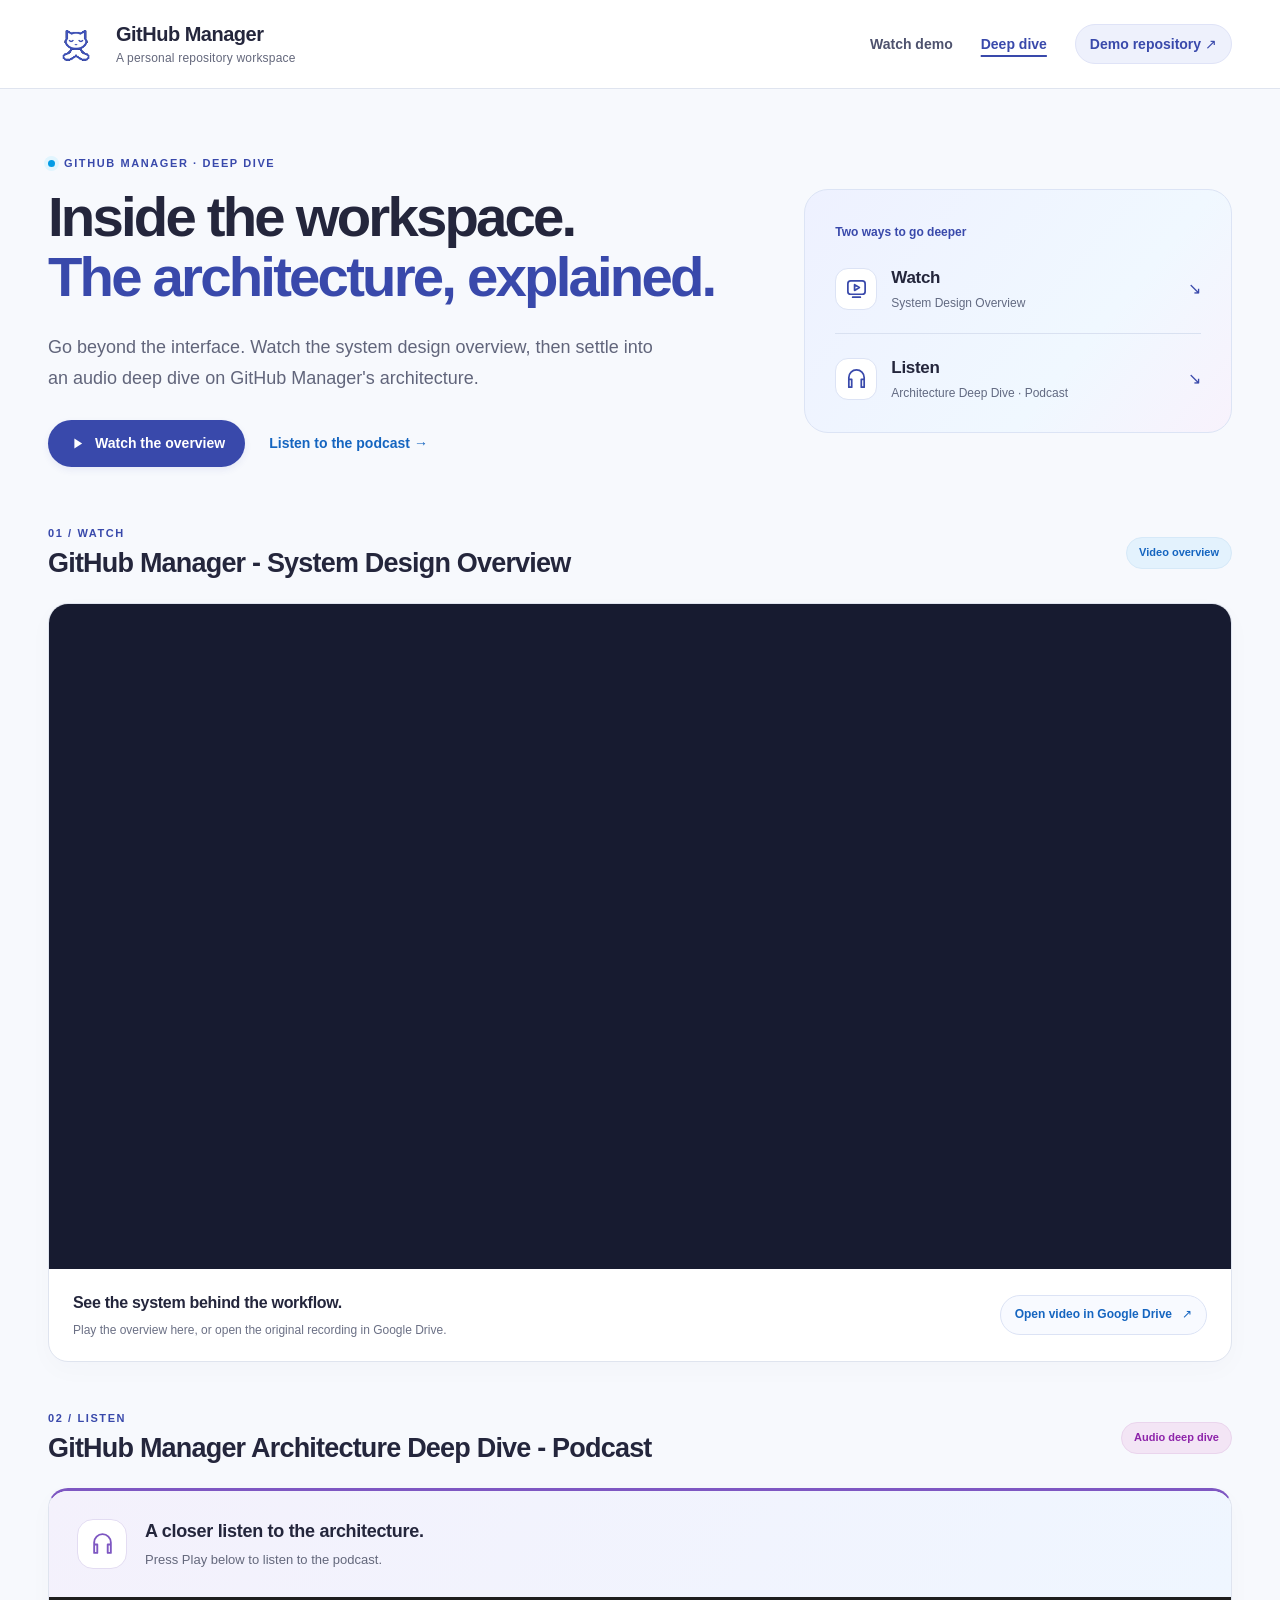
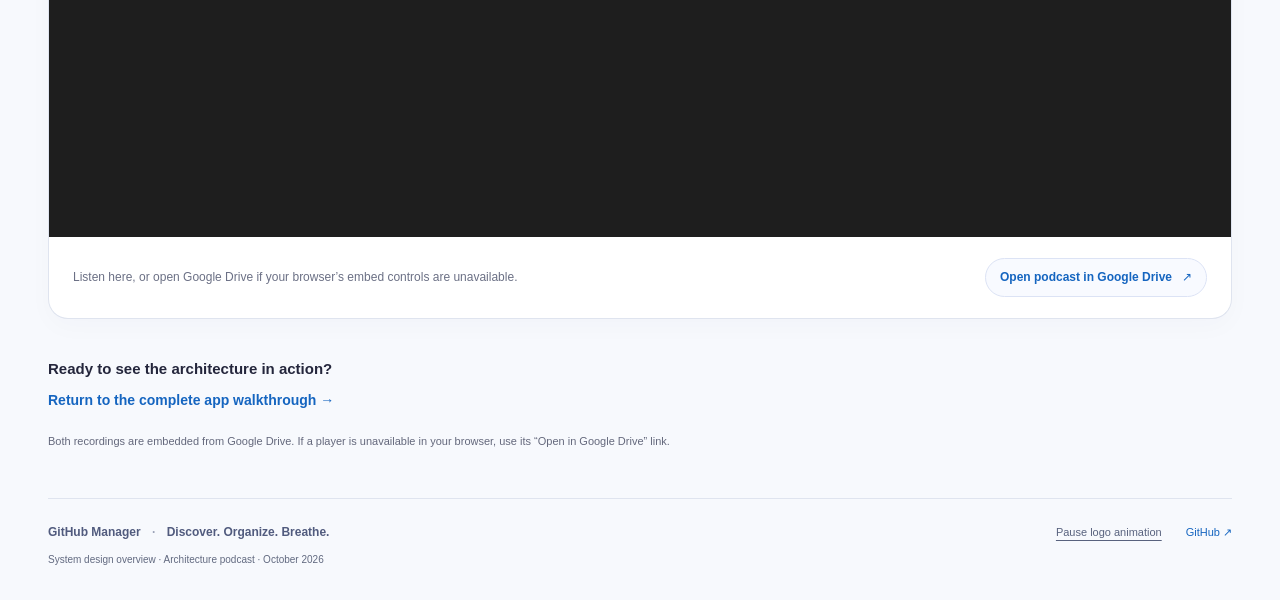
==== deep-dive/index.html @ 8905a9d6 "Add Drive-only system design and architecture deep dive" ====
<!doctype html>
<html lang="en">
<head>
  <meta charset="utf-8">
  <meta name="viewport" content="width=device-width,initial-scale=1">
  <meta name="theme-color" content="#3949ab">
  <meta name="description" content="Explore GitHub Manager's architecture through a system design video overview and an architecture deep dive podcast.">
  <meta property="og:title" content="GitHub Manager — Deep dive">
  <meta property="og:description" content="Watch the system design overview and listen to the architecture deep dive podcast.">
  <meta property="og:type" content="website">
  <meta property="og:url" content="https://nkaul.github.io/github-manager-demo/deep-dive/">
  <meta property="og:image" content="https://nkaul.github.io/github-manager-demo/recordings/cedar-v2/poster.jpg">
  <link rel="canonical" href="https://nkaul.github.io/github-manager-demo/deep-dive/">
  <link rel="icon" type="image/svg+xml" href="../assets/branding/zen-static.svg">
  <link rel="stylesheet" href="../assets/site.css">
  <script src="../assets/site.js" defer></script>
  <script src="../assets/deep-dive.js" defer></script>
  <title>Deep dive · GitHub Manager</title>
</head>
<body>
  <a class="skip-link" href="#overview">Skip to the system design video</a>
  <header class="site-header">
    <div class="header-inner">
      <a class="brand" href="../" aria-label="GitHub Manager home">
        <span class="mascot"><img class="mascot-motion" src="../assets/branding/zen-rays.gif" width="56" height="56" alt=""><img class="mascot-still" src="../assets/branding/zen-static.svg" width="56" height="56" alt=""></span>
        <span>GitHub Manager<span class="brand-subtitle">A personal repository workspace</span></span>
      </a>
      <nav class="header-nav" aria-label="Main navigation"><a href="../#watch">Watch demo</a><a href="./" aria-current="page">Deep dive</a><a href="https://github.com/nkaul/github-manager-demo" target="_blank" rel="noopener noreferrer">Demo repository <span aria-hidden="true">↗</span></a></nav>
    </div>
  </header>
  <main>
    <section class="hero content-width" aria-labelledby="intro-title">
      <div class="hero-copy">
        <p class="eyebrow"><span class="status-dot"></span> GitHub Manager · Deep dive</p>
        <h1 id="intro-title">Inside the workspace.<br><span>The architecture, explained.</span></h1>
        <p class="intro">Go beyond the interface. Watch the system design overview, then settle into an audio deep dive on GitHub Manager's architecture.</p>
        <div class="hero-actions"><a class="button primary" href="#overview"><svg viewBox="0 0 24 24" aria-hidden="true"><path d="m9 5 11 7-11 7Z"/></svg>Watch the overview</a><a class="text-link" href="#podcast">Listen to the podcast <span aria-hidden="true">→</span></a></div>
      </div>
      <aside class="hero-note deep-dive-note" aria-label="Deep dive formats">
        <span class="note-kicker">Two ways to go deeper</span>
        <a class="format-link" href="#overview"><span class="format-icon"><svg viewBox="0 0 24 24" aria-hidden="true"><rect x="3" y="4" width="18" height="14" rx="3"/><path d="m10 8 5 3-5 3ZM8 21h8"/></svg></span><span><strong>Watch</strong><small>System Design Overview</small></span><span aria-hidden="true">↘</span></a>
        <a class="format-link" href="#podcast"><span class="format-icon"><svg viewBox="0 0 24 24" aria-hidden="true"><path d="M4 14v-3a8 8 0 0 1 16 0v3M4 13h3v8H4zm13 0h3v8h-3z"/></svg></span><span><strong>Listen</strong><small>Architecture Deep Dive · Podcast</small></span><span aria-hidden="true">↘</span></a>
      </aside>
    </section>
    <section id="overview" class="content-width deep-dive-section" aria-labelledby="overview-title">
      <div class="section-heading"><div><p class="eyebrow">01 / Watch</p><h2 id="overview-title">GitHub Manager - System Design Overview</h2></div><span class="pill">Video overview</span></div>
      <div class="player-card">
        <iframe class="drive-video" src="https://drive.google.com/file/d/1lFRi4GLv16iaH3W0ZwsYQBa_Xz60ZSHu/preview" title="GitHub Manager - System Design Overview video player" allow="autoplay; fullscreen; encrypted-media" allowfullscreen loading="lazy"></iframe>
        <div class="player-info embed-info"><div><h3>See the system behind the workflow.</h3><p class="helper-text">Play the overview here, or open the original recording in Google Drive.</p></div><a class="drive-link" href="https://drive.google.com/file/d/1lFRi4GLv16iaH3W0ZwsYQBa_Xz60ZSHu/view?usp=drive_link" target="_blank" rel="noopener noreferrer">Open video in Google Drive <span aria-hidden="true">↗</span></a></div>
      </div>
    </section>
    <section id="podcast" class="content-width deep-dive-section podcast-section" aria-labelledby="podcast-title">
      <div class="section-heading"><div><p class="eyebrow">02 / Listen</p><h2 id="podcast-title">GitHub Manager Architecture Deep Dive - Podcast</h2></div><span class="pill podcast-pill">Audio deep dive</span></div>
      <div class="player-card podcast-card">
        <div class="podcast-intro"><span class="podcast-symbol"><svg viewBox="0 0 24 24" aria-hidden="true"><path d="M4 14v-3a8 8 0 0 1 16 0v3M4 13h3v8H4zm13 0h3v8h-3z"/></svg></span><div><h3>A closer listen to the architecture.</h3><p>Press Play below to listen to the podcast.</p></div></div>
        <div class="podcast-embed"><iframe class="drive-audio" src="https://drive.google.com/file/d/12OINEhz3RTbcWQVZ9e-lW98J10fQWo-w/preview" title="GitHub Manager Architecture Deep Dive - Podcast audio player" allow="autoplay" loading="lazy"></iframe></div>
        <div class="player-info embed-info"><p class="helper-text">Listen here, or open Google Drive if your browser’s embed controls are unavailable.</p><a class="drive-link" href="https://drive.google.com/file/d/12OINEhz3RTbcWQVZ9e-lW98J10fQWo-w/view?usp=sharing" target="_blank" rel="noopener noreferrer">Open podcast in Google Drive <span aria-hidden="true">↗</span></a></div>
      </div>
    </section>
    <section class="content-width deep-dive-footer-note" aria-label="More ways to explore"><p>Ready to see the architecture in action?</p><a class="text-link" href="../#watch">Return to the complete app walkthrough <span aria-hidden="true">→</span></a><small>Both recordings are embedded from Google Drive. If a player is unavailable in your browser, use its “Open in Google Drive” link.</small></section>
  </main>
  <footer class="site-footer content-width"><p>GitHub Manager <span aria-hidden="true">·</span> Discover. Organize. Breathe.</p><div><button id="motion-toggle" type="button" aria-pressed="false">Pause logo animation</button><a href="https://github.com/nkaul/github-manager-demo" target="_blank" rel="noopener noreferrer">GitHub <span aria-hidden="true">↗</span></a></div><small>System design overview · Architecture podcast · October 2026</small></footer>
</body>
</html>
---- assets/site.css ----
:root{color-scheme:light;--ink:#24263c;--muted:#64687c;--indigo:#3949ab;--blue:#1565c0;--purple:#7e57c2;--line:#dfe4ef;--surface:#fff;--bg:#f7f9fd;--radius:20px;font-family:Inter,ui-sans-serif,-apple-system,BlinkMacSystemFont,"Segoe UI",sans-serif;font-synthesis:none}
*{box-sizing:border-box}html{scroll-behavior:smooth;scroll-padding-top:100px}body{margin:0;background:var(--bg);color:var(--ink);font-size:16px;line-height:1.6}a{color:var(--blue);text-decoration:none}a:hover{text-decoration:underline;text-underline-offset:4px}button,input{font:inherit}button{cursor:pointer}svg{width:20px;height:20px;fill:none;stroke:currentColor;stroke-width:1.8;stroke-linecap:round;stroke-linejoin:round;flex-shrink:0}img{max-width:100%}button:focus-visible,a:focus-visible,input:focus-visible,summary:focus-visible{outline:3px solid #039be5;outline-offset:4px}h1,h2,h3,p{margin-top:0}.content-width{width:min(1440px,calc(100% - 96px));margin-inline:auto}.sr-only{position:absolute;width:1px;height:1px;padding:0;margin:-1px;overflow:hidden;clip:rect(0,0,0,0);white-space:nowrap;border:0}.skip-link{position:fixed;top:10px;left:16px;background:#fff;padding:10px 18px;border:2px solid var(--blue);border-radius:8px;z-index:10;transform:translateY(-180%)}.skip-link:focus{transform:none}
.site-header{background:rgba(255,255,255,.97);border-bottom:1px solid var(--line)}.header-inner{width:min(1440px,calc(100% - 96px));margin:auto;min-height:88px;display:flex;justify-content:space-between;align-items:center;gap:24px}.brand{display:flex;align-items:center;gap:12px;font-size:20px;line-height:1.2;font-weight:740;color:var(--ink);letter-spacing:-.5px}.brand:hover{text-decoration:none}.brand-subtitle{display:block;margin-top:5px;font-size:12px;letter-spacing:.2px;font-weight:450;color:var(--muted)}.mascot{width:56px;height:56px;display:block;flex-shrink:0}.mascot img{display:block}.mascot-still{display:none!important}body.motion-paused .mascot-motion{display:none}body.motion-paused .mascot-still{display:block!important}.header-nav{display:flex;align-items:center;gap:28px;font-size:14px;font-weight:600}.header-nav a{color:#4e526e}.header-nav a:last-child{background:#eef1fc;border:1px solid #dfe3f7;padding:8px 14px;border-radius:24px;color:var(--indigo)}
.hero{display:grid;grid-template-columns:1.6fr 1fr;align-items:center;gap:72px;padding-block:66px 58px}.eyebrow{font-size:11px;letter-spacing:1.6px;text-transform:uppercase;font-weight:750;color:var(--indigo);margin-bottom:14px;display:flex;align-items:center;gap:9px}.status-dot{width:7px;height:7px;background:#039be5;border-radius:50%;box-shadow:0 0 0 4px #e1f5fe}.hero h1{font-size:clamp(40px,4.4vw,64px);line-height:1.08;letter-spacing:-2.8px;margin-bottom:24px;font-weight:760}.hero h1 span{color:var(--indigo)}.intro{font-size:18px;line-height:1.7;max-width:620px;color:#61657b;margin-bottom:27px}.hero-actions{display:flex;align-items:center;gap:24px;flex-wrap:wrap}.button{display:inline-flex;align-items:center;justify-content:center;gap:10px;padding:12px 20px;border-radius:28px;font-size:14px;font-weight:650}.button:hover{text-decoration:none;box-shadow:0 5px 16px #3949ab24}.primary{color:#fff;background:var(--indigo);box-shadow:0 3px 7px #3949ab16}.primary svg{width:17px;height:17px;fill:currentColor;stroke-width:0}.text-link{font-size:14px;font-weight:600}.hero-note{border:1px solid #dce4f5;border-radius:24px;padding:28px 30px;background:linear-gradient(130deg,#eef1ff 0%,#f0f8ff 65%,#f8f2fc 100%)}.note-kicker{font-size:12px;color:var(--indigo);font-weight:650}.recording-facts{display:flex;justify-content:space-between;gap:16px;margin-top:20px}.recording-facts span{font-size:12px;color:#656b82}.recording-facts strong{display:block;line-height:1.3;font-size:30px;font-weight:700;letter-spacing:-.9px;color:#303f9f}.hero-note>p{font-size:14px;color:#626a82;margin-block:18px 22px;max-width:330px}.voice-label{display:flex;gap:14px;align-items:center;padding-top:19px;border-top:1px solid #d9e1f1;font-size:13px;font-weight:650;color:#39476c;line-height:1.5}.voice-label small{font-weight:450;font-size:11px;color:#626a82}.wave-icon{color:#5c6bc0;font-size:15px;letter-spacing:2px}
.section-heading{display:flex;justify-content:space-between;align-items:center;gap:20px;margin-bottom:22px}.section-heading .eyebrow{margin-bottom:5px}h2{font-size:27px;letter-spacing:-.8px;line-height:1.25;font-weight:700;margin-bottom:0}.pill{display:inline-flex;white-space:nowrap;padding:6px 12px;background:#e3f2fd;color:#1565c0;border:1px solid #d6e9f8;border-radius:24px;font-size:11px;font-weight:600}.player-layout{display:grid;grid-template-columns:minmax(0,1fr) 310px;gap:22px;align-items:stretch}.player-card{background:#fff;border:1px solid var(--line);border-radius:var(--radius);overflow:hidden;min-width:0;box-shadow:0 8px 26px #22315c06}video{display:block;width:100%;aspect-ratio:16/9;background:#171b30}video::cue{font-family:ui-sans-serif,system-ui,sans-serif;font-size:clamp(13px,1.5vw,22px);background:rgba(15,18,35,.86);color:white}.player-info{padding:21px 24px}.now-playing{display:flex;justify-content:space-between;gap:16px;align-items:center}.small-label{display:block;font-size:10px;text-transform:uppercase;letter-spacing:1.4px;font-weight:700;color:#6d7188;margin-bottom:6px}.now-playing h3{font-size:16px;line-height:1.4;font-weight:650;margin:0;letter-spacing:-.2px}.icon-button{display:inline-flex;align-items:center;gap:7px;border:1px solid #dce1f0;border-radius:24px;color:var(--indigo);background:#fff;padding:8px 11px;font-size:11px;font-weight:600}.icon-button:hover{background:#f0f2fc}.icon-button svg{width:16px;height:16px}.helper-text{font-size:12px;color:#6b7085;line-height:1.6;margin:11px 0 16px}.download-links{display:flex;gap:12px 20px;align-items:center;flex-wrap:wrap;border-top:1px solid #e9ecf4;padding-top:16px}.download-links a{display:inline-flex;gap:6px;align-items:center;font-size:12px;font-weight:600}.download-links svg{width:14px;height:14px}.download-links small{font-size:10px;color:#646b82;font-weight:450}
.chapter-panel{border:1px solid var(--line);background:#fff;border-radius:var(--radius);padding:20px 16px;display:flex;flex-direction:column;min-height:0}.chapter-heading{display:flex;justify-content:space-between;align-items:center;margin:0 4px 16px}.chapter-heading h3{font-size:16px;letter-spacing:-.3px;margin:0}.count-badge{font-size:11px;font-weight:650;color:var(--indigo);background:#eef0fc;padding:1px 8px;border-radius:14px}.chapter-search{display:flex;align-items:center;gap:8px;border:1px solid #e1e5ef;border-radius:10px;padding:7px 10px;margin-bottom:12px;background:#fafbfe}.chapter-search svg{width:15px;height:15px;color:#797e94}.chapter-search input{width:100%;min-width:0;border:0;outline:none;font-size:12px;color:var(--ink);background:transparent;line-height:1.5;padding:1px}.chapter-search:focus-within{outline:2px solid #039be5;outline-offset:2px}.chapters{display:flex;flex-direction:column;gap:4px;overflow:auto;flex:1;max-height:470px;min-height:260px;padding:3px;scrollbar-width:thin;scrollbar-color:#c5cae9 transparent}.chapter-button{display:flex;gap:10px;align-items:flex-start;text-align:left;border:1px solid transparent;background:transparent;border-radius:10px;color:#51576e;line-height:1.45;padding:9px 8px;width:100%;font-size:11px}.chapter-button:hover{background:#f4f6fd}.chapter-button[aria-current=true]{background:#eef1ff;color:#303f9f;border-color:#d6dcf5}.chapter-time{font-variant-numeric:tabular-nums;color:#646b82;font-size:10px;min-width:34px;padding-top:1px}.chapter-button[aria-current=true] .chapter-time{color:#5c6bc0}.chapter-title{font-weight:550}.chapter-help{font-size:10px;line-height:1.6;color:#666b80;margin:14px 5px 0}.chapter-button[hidden]{display:none}
.audio-panel{margin-top:18px;background:#eff5fc;border:1px solid #e0e9f5;border-radius:14px;padding:13px 18px;color:#3b5679;font-size:13px}.audio-panel summary{cursor:pointer;display:flex;align-items:center;gap:9px;font-weight:600;list-style:none}.audio-panel summary::-webkit-details-marker{display:none}.audio-panel summary::after{content:"+";font-size:19px;margin-left:auto;font-weight:400}.audio-panel[open] summary::after{content:"−"}.audio-panel summary svg{width:16px;height:16px}.audio-panel summary span{font-size:12px;font-weight:400;color:#536b86}.audio-panel>div{padding-top:10px}.audio-panel p{font-size:12px;margin:6px 0 12px}.audio-panel audio{width:100%;height:42px}
.features-section{padding-block:64px 58px}.feature-grid{display:grid;grid-template-columns:repeat(4,1fr);gap:18px}.feature{background:#fff;border:1px solid var(--line);border-top:3px solid var(--feature-color);border-radius:16px;padding:23px 22px;display:flex;flex-direction:column;align-items:flex-start}.feature-blue{--feature-color:#1e88e5;--feature-ink:#1565c0}.feature-indigo{--feature-color:#5c6bc0;--feature-ink:#3949ab}.feature-purple{--feature-color:#ab47bc;--feature-ink:#8e24aa}.feature-sky{--feature-color:#039be5;--feature-ink:#0277bd}.feature-number{font-size:10px;text-transform:uppercase;font-weight:750;letter-spacing:1px;color:var(--feature-ink);margin-bottom:15px}.feature h3{font-size:18px;line-height:1.35;letter-spacing:-.5px;margin-bottom:13px}.feature p{font-size:13px;line-height:1.75;color:var(--muted);margin-bottom:20px;flex:1}.feature a{font-size:11px;line-height:1.6;font-weight:600;margin-top:7px}.scope-section{display:grid;grid-template-columns:1.7fr 1fr;gap:72px;border-top:1px solid var(--line);padding-block:45px 53px}.scope-copy h2{font-size:25px;margin-bottom:20px}.scope-copy p:not(.eyebrow){font-size:13px;color:var(--muted);max-width:650px;margin-bottom:13px}.scope-links{display:flex;gap:24px;flex-wrap:wrap;margin-top:20px;font-size:12px;font-weight:600}.evidence-note{background:#eef1fc;border:1px solid #dfe4f6;padding:25px 28px;border-radius:18px;align-self:start}.evidence-note>strong{display:block;font-size:21px;letter-spacing:-.5px;color:#3949ab;margin:7px 0 12px}.evidence-note p{font-size:12px;line-height:1.7;color:#66708d;margin-bottom:12px}.evidence-note .hosted-status{font-size:11px;color:#39476c}.evidence-note a{font-size:11px;font-weight:650}.evidence-note small{display:block;font-size:10px;color:#606b85;margin-top:14px;line-height:1.65}.site-footer{display:flex;flex-wrap:wrap;justify-content:space-between;align-items:center;gap:10px 25px;border-top:1px solid var(--line);padding-block:24px 32px;color:#626a80}.site-footer p{font-size:12px;color:#515b7e;font-weight:600;margin:0}.site-footer p span{margin-inline:8px;color:#9ba2b7}.site-footer>div{display:flex;gap:24px;align-items:center;font-size:11px}.site-footer button{background:none;border:0;padding:0;color:#58627e;font-size:11px;text-decoration:underline;text-underline-offset:4px}.site-footer>small{flex-basis:100%;font-size:10px}
.document-main{max-width:860px;padding-block:50px 70px}.document-main h1{font-size:38px;line-height:1.15;letter-spacing:-1.4px;margin-bottom:18px}.document-main .document-intro{font-size:16px;color:var(--muted);margin-bottom:35px}.document-main section{padding-top:25px;margin-top:25px;border-top:1px solid var(--line);scroll-margin-top:25px}.document-main h2{font-size:21px;margin-bottom:18px}.document-main p,.document-main li{font-size:15px;color:#545c75;line-height:1.85}.document-main .back-link{font-size:13px;display:inline-block;margin-bottom:24px}.document-main .chapter-open{font-size:12px;display:inline-block;margin-bottom:14px}.document-main ul{padding-left:20px}
@media(min-width:1600px){.chapters{max-height:540px}.hero{padding-block:72px 64px}}
@media(max-width:1150px){.content-width,.header-inner{width:calc(100% - 56px)}.hero{gap:35px;padding-block:48px}.hero h1{font-size:48px}.hero-note{padding:24px}.recording-facts strong{font-size:27px}.player-layout{grid-template-columns:minmax(0,1fr) 275px}.player-info{padding:18px}.feature-grid{grid-template-columns:repeat(2,1fr)}.scope-section{gap:40px}.chapters{max-height:360px;min-height:180px}}
@media(max-width:850px){.hero{grid-template-columns:1fr;gap:30px;padding-block:40px}.hero-copy{max-width:650px}.hero h1{font-size:52px}.hero-note{max-width:580px;display:grid;grid-template-columns:1.2fr 1fr;gap:0 30px}.note-kicker{grid-column:1/-1}.hero-note>p{grid-column:2;grid-row:2;margin:20px 0 0;font-size:12px}.voice-label{grid-column:1/-1;margin-top:20px;padding-top:14px}.recording-facts{gap:25px;justify-content:flex-start}.player-layout{grid-template-columns:1fr}.chapter-panel{padding:20px}.chapters{display:grid;grid-template-columns:1fr 1fr;max-height:310px;min-height:0}.chapter-search{max-width:340px}.chapter-button{font-size:12px}.section-heading{align-items:flex-start}.scope-section{grid-template-columns:1.4fr 1fr;gap:28px}.header-nav{gap:17px;font-size:12px}.brand{font-size:18px}.brand-subtitle{font-size:10px}.header-nav a:last-child{padding:7px 11px}}
@media(max-width:600px){html{scroll-padding-top:20px}.content-width,.header-inner{width:calc(100% - 36px)}.header-inner{min-height:80px;flex-wrap:wrap;gap:12px;padding-block:14px}.brand{font-size:18px;gap:9px}.brand-subtitle{font-size:10px}.mascot,.mascot img{width:42px;height:42px}.header-nav{width:100%;justify-content:space-between;gap:9px;font-size:11px;padding-left:3px}.header-nav a:last-child{background:transparent;border:0;padding:0}.hero{padding-block:34px 36px;gap:25px}.hero h1{font-size:42px;letter-spacing:-1.9px;margin-bottom:20px}.eyebrow{font-size:9px;letter-spacing:1.2px}.intro{font-size:15px;line-height:1.8;margin-bottom:22px}.hero-actions{gap:16px}.button{font-size:12px;padding:11px 16px}.text-link{font-size:11px}.hero-note{display:block;border-radius:18px;padding:21px 22px}.recording-facts{justify-content:space-between;margin-top:14px;gap:15px}.recording-facts strong{font-size:27px}.recording-facts span{font-size:11px}.hero-note>p{font-size:12px;margin-top:15px;margin-bottom:0;max-width:none}.voice-label{margin-top:16px;font-size:12px}.voice-label small{font-size:10px}.section-heading{flex-direction:column;gap:12px;margin-bottom:16px}h2{font-size:23px;letter-spacing:-.6px}.pill{font-size:9px;padding:5px 10px}.player-layout{gap:15px}.player-card{border-radius:14px}.player-info{padding:15px}.now-playing{align-items:flex-start;gap:8px}.now-playing h3{font-size:13px}.small-label{font-size:9px;letter-spacing:1px}.icon-button{padding:7px;border-radius:10px}.icon-button span{display:none}.helper-text{font-size:11px;margin-block:10px 13px}.download-links{gap:10px 16px;padding-top:13px}.download-links a{font-size:11px}.download-links small{font-size:9px}.chapter-panel{padding:17px 13px;border-radius:14px}.chapter-heading h3{font-size:15px}.chapters{grid-template-columns:1fr;max-height:320px}.chapter-button{font-size:11px;padding:10px}.chapter-search{max-width:none}.audio-panel{padding:12px 13px}.audio-panel summary{font-size:12px;flex-wrap:wrap;gap:6px}.audio-panel summary span{font-size:10px}.features-section{padding-block:42px}.feature-grid{grid-template-columns:1fr;gap:13px}.feature{padding:23px}.feature h3{font-size:19px}.feature p{margin-bottom:14px}.feature a{font-size:12px}.scope-section{grid-template-columns:1fr;gap:24px;padding-block:32px}.scope-copy h2{font-size:23px}.evidence-note{padding:22px}.site-footer{padding-top:20px;gap:14px}.site-footer p{font-size:11px}.site-footer>div{gap:19px}.site-footer>small{font-size:9px}.document-main{padding-block:32px 50px}.document-main h1{font-size:30px}.document-main h2{font-size:19px}.document-main p,.document-main li{font-size:14px}}
.header-nav a[aria-current=page]{color:var(--indigo);text-decoration:underline;text-underline-offset:6px;text-decoration-thickness:2px}.deep-dive-note .format-link{display:flex;gap:14px;align-items:center;color:var(--ink);padding:20px 0;border-bottom:1px solid #d9e1f1}.deep-dive-note .format-link:last-child{border-bottom:0;padding-bottom:0}.format-link:hover{text-decoration:none}.format-link>span:last-child{margin-left:auto;color:var(--indigo)}.format-link strong{display:block;font-size:17px;letter-spacing:-.3px}.format-link small{display:block;font-size:12px;color:#626a82;margin-top:3px}.format-icon{width:42px;height:42px;display:grid;place-items:center;background:#fff;border:1px solid #dce3f5;border-radius:13px;color:var(--indigo);flex-shrink:0}.format-icon svg{width:23px;height:23px}.deep-dive-section{margin-bottom:48px;scroll-margin-top:30px}.deep-dive-section .section-heading h2{max-width:1100px}.drive-video{display:block;width:100%;aspect-ratio:16/9;border:0;background:#171b30}.embed-info{display:flex;justify-content:space-between;align-items:center;gap:18px;flex-wrap:wrap}.embed-info h3{font-size:16px;letter-spacing:-.3px;margin-bottom:5px}.embed-info .helper-text{margin:0;font-size:12px}.drive-link{display:inline-flex;align-items:center;gap:10px;border:1px solid #dce3f5;border-radius:24px;padding:9px 14px;font-size:12px;font-weight:600;white-space:nowrap;background:#f8faff}.drive-link:hover{background:#eef2fc;text-decoration:none}.podcast-section{margin-bottom:0}.podcast-pill{background:#f3e5f5;color:#8e24aa;border-color:#ead5ed}.podcast-card{border-top:3px solid #7e57c2}.podcast-intro{display:flex;gap:18px;align-items:center;padding:26px 28px;background:linear-gradient(120deg,#f4f1fc,#eff6ff)}.podcast-symbol{display:grid;place-items:center;flex-shrink:0;width:50px;height:50px;border-radius:16px;background:#fff;color:#7e57c2;border:1px solid #e3dcf2}.podcast-symbol svg{width:25px;height:25px}.podcast-intro h3{font-size:18px;letter-spacing:-.3px;margin-bottom:4px}.podcast-intro p{font-size:13px;color:#64687c;margin:0}.podcast-embed{height:240px;overflow:hidden;background:#1e1e1e}.drive-audio{display:block;width:100%;height:240px;border:0;transform-origin:top left}.deep-dive-footer-note{padding-block:38px 48px}.deep-dive-footer-note p{font-weight:650;margin-bottom:6px;font-size:15px}.deep-dive-footer-note small{display:block;max-width:680px;color:#64687c;font-size:11px;margin-top:20px}
@media(max-width:850px){.hero-note.deep-dive-note{display:block;max-width:none}.deep-dive-note .format-link{padding-block:16px}.deep-dive-section .section-heading{flex-direction:column;align-items:flex-start;gap:13px}}
@media(max-width:600px){.deep-dive-section{margin-bottom:30px}.deep-dive-section h2{font-size:22px;line-height:1.35}.deep-dive-section .section-heading .pill{font-size:10px}.embed-info{gap:14px;padding:17px}.embed-info h3{font-size:14px}.drive-link{font-size:11px;padding:8px 12px}.podcast-intro{padding:20px 17px;gap:13px}.podcast-intro h3{font-size:15px}.podcast-intro p{font-size:12px}.podcast-symbol{width:42px;height:42px;border-radius:12px}.deep-dive-footer-note{padding-block:8px 32px}.deep-dive-footer-note p{font-size:14px}}
@media(prefers-reduced-motion:reduce){html{scroll-behavior:auto}.mascot-motion{display:none!important}.mascot-still{display:block!important}}
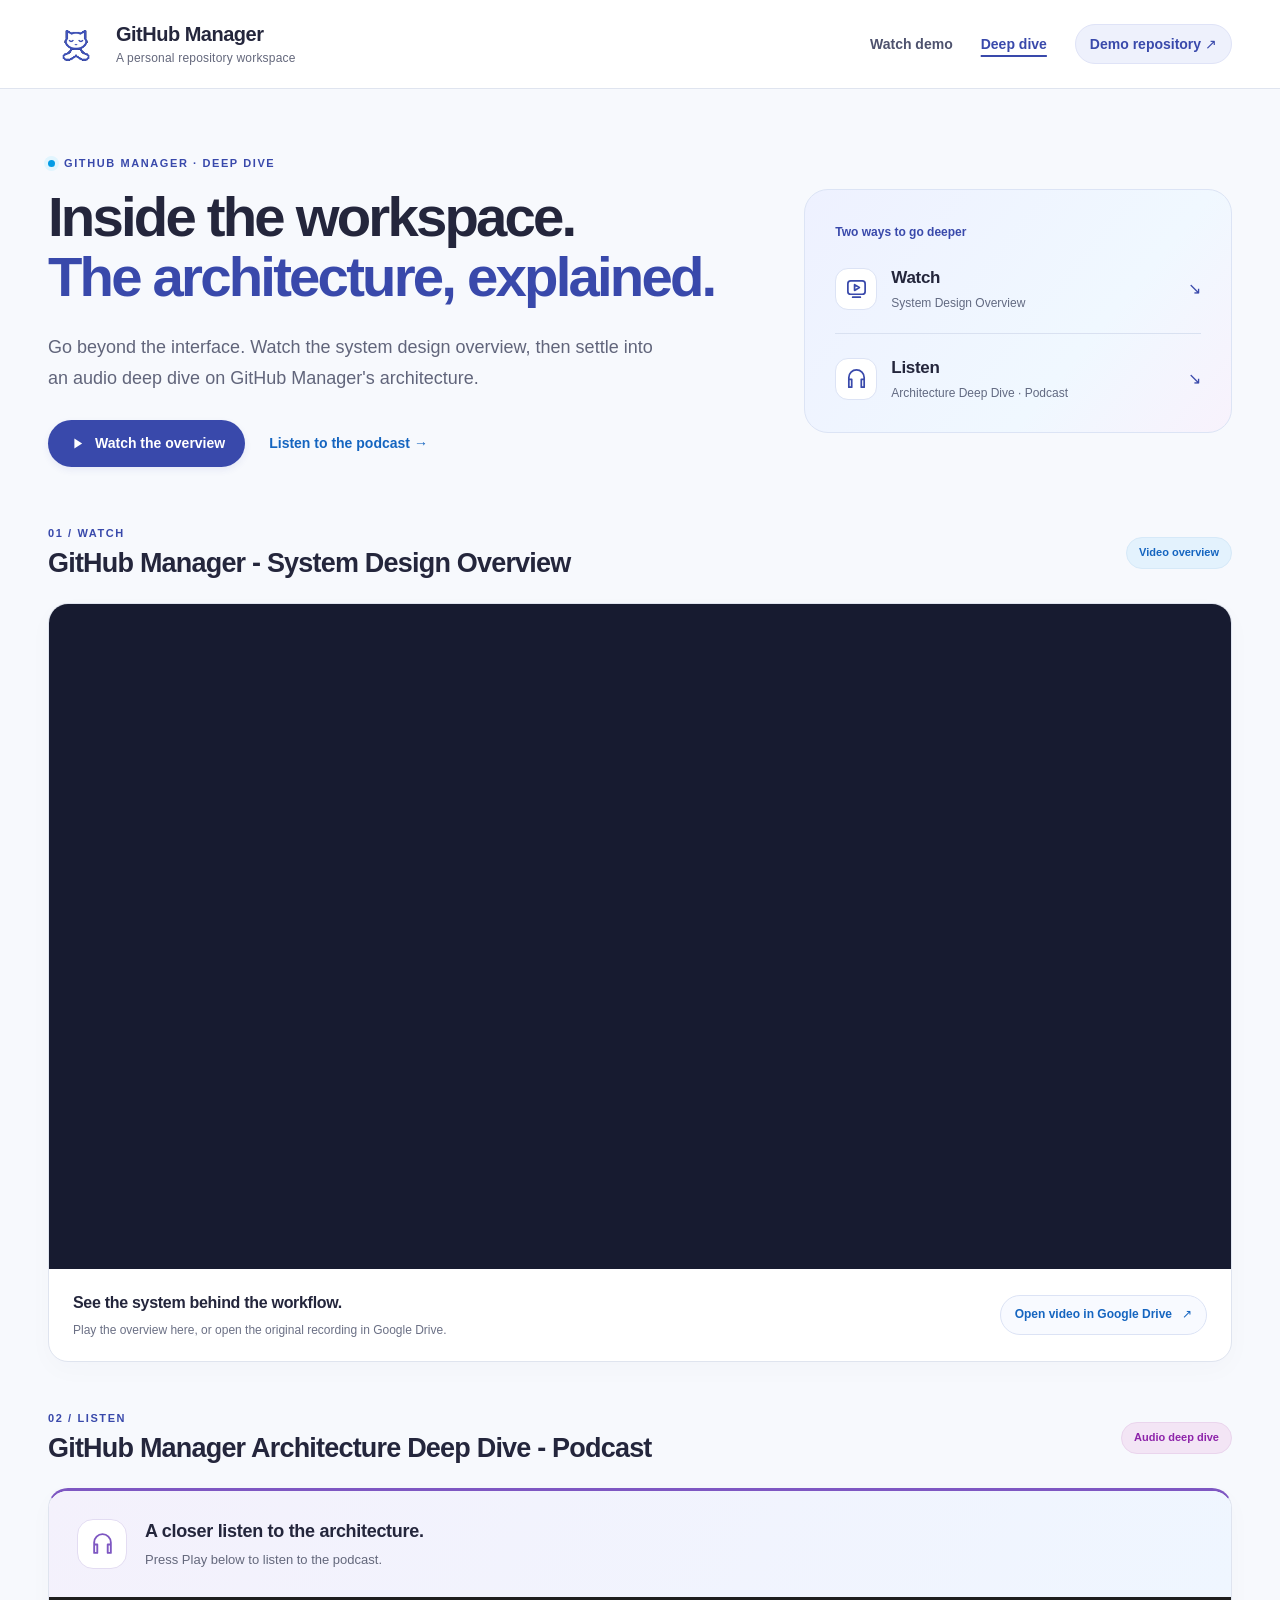
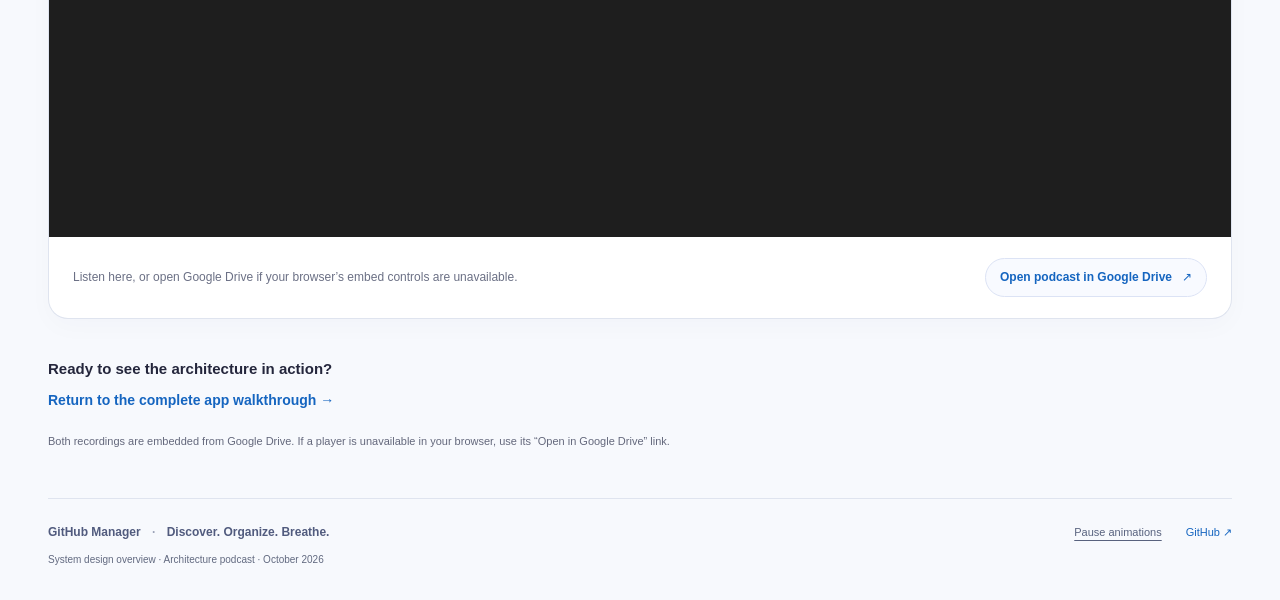
==== commit d500b27f: "Highlight the deep-dive header link with accessible motion" ====
--- a/deep-dive/index.html
+++ b/deep-dive/index.html
@@ -12,8 +12,8 @@
   <meta property="og:image" content="https://nkaul.github.io/github-manager-demo/recordings/cedar-v2/poster.jpg">
   <link rel="canonical" href="https://nkaul.github.io/github-manager-demo/deep-dive/">
   <link rel="icon" type="image/svg+xml" href="../assets/branding/zen-static.svg">
-  <link rel="stylesheet" href="../assets/site.css">
-  <script src="../assets/site.js" defer></script>
+  <link rel="stylesheet" href="../assets/site.css?v=20261013-cta">
+  <script src="../assets/site.js?v=20261013-cta" defer></script>
   <script src="../assets/deep-dive.js" defer></script>
   <title>Deep dive · GitHub Manager</title>
 </head>
@@ -59,6 +59,6 @@
     </section>
     <section class="content-width deep-dive-footer-note" aria-label="More ways to explore"><p>Ready to see the architecture in action?</p><a class="text-link" href="../#watch">Return to the complete app walkthrough <span aria-hidden="true">→</span></a><small>Both recordings are embedded from Google Drive. If a player is unavailable in your browser, use its “Open in Google Drive” link.</small></section>
   </main>
-  <footer class="site-footer content-width"><p>GitHub Manager <span aria-hidden="true">·</span> Discover. Organize. Breathe.</p><div><button id="motion-toggle" type="button" aria-pressed="false">Pause logo animation</button><a href="https://github.com/nkaul/github-manager-demo" target="_blank" rel="noopener noreferrer">GitHub <span aria-hidden="true">↗</span></a></div><small>System design overview · Architecture podcast · October 2026</small></footer>
+  <footer class="site-footer content-width"><p>GitHub Manager <span aria-hidden="true">·</span> Discover. Organize. Breathe.</p><div><button id="motion-toggle" type="button" aria-pressed="false">Pause animations</button><a href="https://github.com/nkaul/github-manager-demo" target="_blank" rel="noopener noreferrer">GitHub <span aria-hidden="true">↗</span></a></div><small>System design overview · Architecture podcast · October 2026</small></footer>
 </body>
 </html>
--- a/assets/site.css
+++ b/assets/site.css
@@ -14,4 +14,5 @@
 .header-nav a[aria-current=page]{color:var(--indigo);text-decoration:underline;text-underline-offset:6px;text-decoration-thickness:2px}.deep-dive-note .format-link{display:flex;gap:14px;align-items:center;color:var(--ink);padding:20px 0;border-bottom:1px solid #d9e1f1}.deep-dive-note .format-link:last-child{border-bottom:0;padding-bottom:0}.format-link:hover{text-decoration:none}.format-link>span:last-child{margin-left:auto;color:var(--indigo)}.format-link strong{display:block;font-size:17px;letter-spacing:-.3px}.format-link small{display:block;font-size:12px;color:#626a82;margin-top:3px}.format-icon{width:42px;height:42px;display:grid;place-items:center;background:#fff;border:1px solid #dce3f5;border-radius:13px;color:var(--indigo);flex-shrink:0}.format-icon svg{width:23px;height:23px}.deep-dive-section{margin-bottom:48px;scroll-margin-top:30px}.deep-dive-section .section-heading h2{max-width:1100px}.drive-video{display:block;width:100%;aspect-ratio:16/9;border:0;background:#171b30}.embed-info{display:flex;justify-content:space-between;align-items:center;gap:18px;flex-wrap:wrap}.embed-info h3{font-size:16px;letter-spacing:-.3px;margin-bottom:5px}.embed-info .helper-text{margin:0;font-size:12px}.drive-link{display:inline-flex;align-items:center;gap:10px;border:1px solid #dce3f5;border-radius:24px;padding:9px 14px;font-size:12px;font-weight:600;white-space:nowrap;background:#f8faff}.drive-link:hover{background:#eef2fc;text-decoration:none}.podcast-section{margin-bottom:0}.podcast-pill{background:#f3e5f5;color:#8e24aa;border-color:#ead5ed}.podcast-card{border-top:3px solid #7e57c2}.podcast-intro{display:flex;gap:18px;align-items:center;padding:26px 28px;background:linear-gradient(120deg,#f4f1fc,#eff6ff)}.podcast-symbol{display:grid;place-items:center;flex-shrink:0;width:50px;height:50px;border-radius:16px;background:#fff;color:#7e57c2;border:1px solid #e3dcf2}.podcast-symbol svg{width:25px;height:25px}.podcast-intro h3{font-size:18px;letter-spacing:-.3px;margin-bottom:4px}.podcast-intro p{font-size:13px;color:#64687c;margin:0}.podcast-embed{height:240px;overflow:hidden;background:#1e1e1e}.drive-audio{display:block;width:100%;height:240px;border:0;transform-origin:top left}.deep-dive-footer-note{padding-block:38px 48px}.deep-dive-footer-note p{font-weight:650;margin-bottom:6px;font-size:15px}.deep-dive-footer-note small{display:block;max-width:680px;color:#64687c;font-size:11px;margin-top:20px}
 @media(max-width:850px){.hero-note.deep-dive-note{display:block;max-width:none}.deep-dive-note .format-link{padding-block:16px}.deep-dive-section .section-heading{flex-direction:column;align-items:flex-start;gap:13px}}
 @media(max-width:600px){.deep-dive-section{margin-bottom:30px}.deep-dive-section h2{font-size:22px;line-height:1.35}.deep-dive-section .section-heading .pill{font-size:10px}.embed-info{gap:14px;padding:17px}.embed-info h3{font-size:14px}.drive-link{font-size:11px;padding:8px 12px}.podcast-intro{padding:20px 17px;gap:13px}.podcast-intro h3{font-size:15px}.podcast-intro p{font-size:12px}.podcast-symbol{width:42px;height:42px;border-radius:12px}.deep-dive-footer-note{padding-block:8px 32px}.deep-dive-footer-note p{font-size:14px}}
-@media(prefers-reduced-motion:reduce){html{scroll-behavior:auto}.mascot-motion{display:none!important}.mascot-still{display:block!important}}
+.header-nav a.deep-dive-cta{display:inline-flex;align-items:center;gap:8px;min-height:44px;padding:9px 15px;border:1px solid #c5cae9;border-radius:26px;background:linear-gradient(115deg,#e8eaf6,#e3f2fd);color:#303f9f;font-weight:700;white-space:nowrap;animation:deep-dive-glow 4s ease-out infinite}.deep-dive-cta svg{width:17px;height:17px;color:#1565c0}.deep-dive-cta .cta-arrow{display:inline-block;color:#1565c0;animation:deep-dive-arrow 4s ease-in-out infinite}.header-nav a.deep-dive-cta:hover,.header-nav a.deep-dive-cta:focus-visible{text-decoration:none;border-color:#7986cb;background:#e8eaf6}.header-nav a.deep-dive-cta:hover,.header-nav a.deep-dive-cta:focus-visible,.deep-dive-cta:hover .cta-arrow,.deep-dive-cta:focus-visible .cta-arrow{animation-play-state:paused}body.motion-paused .deep-dive-cta,body.motion-paused .deep-dive-cta .cta-arrow{animation:none}@keyframes deep-dive-glow{0%,100%{box-shadow:0 0 0 0 rgba(3,155,229,0)}20%{box-shadow:0 0 0 3px rgba(3,155,229,.12)}65%{box-shadow:0 0 0 9px rgba(3,155,229,0)}}@keyframes deep-dive-arrow{0%,65%,100%{transform:translateX(0)}25%,45%{transform:translateX(3px)}}@media(max-width:600px){.header-nav a.deep-dive-cta{min-height:38px;padding:7px 8px;gap:5px}.deep-dive-cta svg{width:14px;height:14px}}
+@media(prefers-reduced-motion:reduce){html{scroll-behavior:auto}.mascot-motion{display:none!important}.mascot-still{display:block!important}.header-nav a.deep-dive-cta,.deep-dive-cta .cta-arrow{animation:none}}
